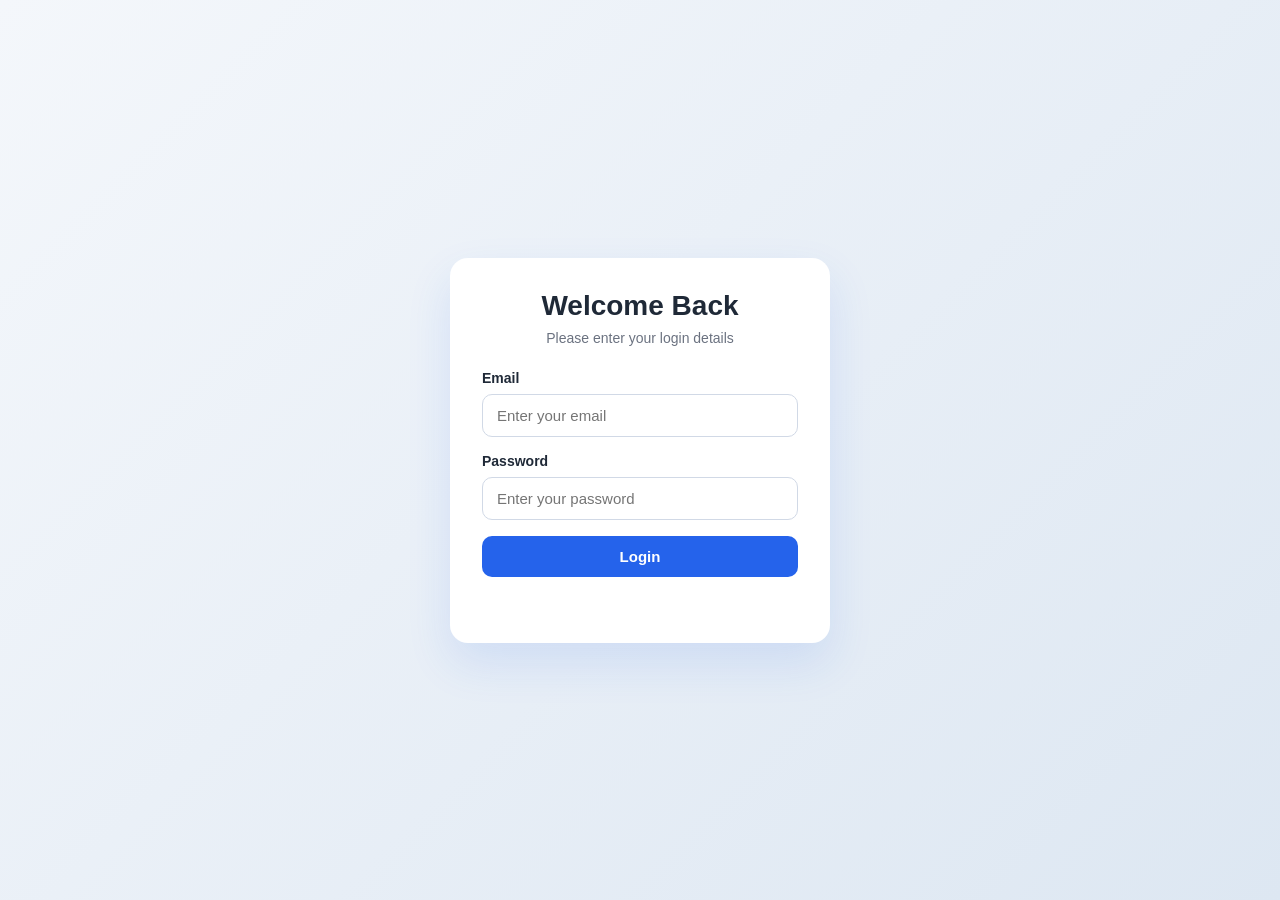
==== frontend/index.html @ 6514e0a0 "Initial project setup with database schema and PDO connection" ====
<!DOCTYPE html>
<html lang="en">
<head>
    <meta charset="UTF-8">
    <meta name="viewport" content="width=device-width, initial-scale=1.0">
    <title>Login</title>
    <style>
        :root {
            --bg-start: #f4f7fb;
            --bg-end: #dde7f2;
            --card-bg: #ffffff;
            --text: #1f2937;
            --muted: #6b7280;
            --border: #d1d9e6;
            --accent: #2563eb;
            --accent-hover: #1d4ed8;
            --shadow: 0 20px 45px rgba(37, 99, 235, 0.12);
        }

        * {
            box-sizing: border-box;
        }

        body {
            margin: 0;
            min-height: 100vh;
            display: grid;
            place-items: center;
            font-family: "Segoe UI", Tahoma, Geneva, Verdana, sans-serif;
            background: linear-gradient(135deg, var(--bg-start), var(--bg-end));
            color: var(--text);
        }

        .login-card {
            width: min(100%, 380px);
            padding: 32px;
            border-radius: 18px;
            background: var(--card-bg);
            box-shadow: var(--shadow);
        }

        .login-card h1 {
            margin: 0 0 8px;
            font-size: 28px;
            text-align: center;
        }

        .login-card p {
            margin: 0 0 24px;
            text-align: center;
            color: var(--muted);
            font-size: 14px;
        }

        .field {
            margin-bottom: 16px;
        }

        label {
            display: block;
            margin-bottom: 8px;
            font-size: 14px;
            font-weight: 600;
        }

        input {
            width: 100%;
            padding: 12px 14px;
            border: 1px solid var(--border);
            border-radius: 10px;
            font-size: 15px;
            outline: none;
            transition: border-color 0.2s ease, box-shadow 0.2s ease;
        }

        input:focus {
            border-color: var(--accent);
            box-shadow: 0 0 0 4px rgba(37, 99, 235, 0.12);
        }

        button {
            width: 100%;
            padding: 12px 14px;
            border: none;
            border-radius: 10px;
            background: var(--accent);
            color: #ffffff;
            font-size: 15px;
            font-weight: 600;
            cursor: pointer;
            transition: background 0.2s ease, transform 0.2s ease;
        }

        button:hover {
            background: var(--accent-hover);
        }

        button:active {
            transform: translateY(1px);
        }

        .message {
            min-height: 20px;
            margin-top: 14px;
            text-align: center;
            font-size: 14px;
            color: var(--muted);
        }
    </style>
</head>
<body>
    <div class="login-card">
        <h1>Welcome Back</h1>
        <p>Please enter your login details</p>

        <div class="field">
            <label for="email">Email</label>
            <input type="email" id="email" placeholder="Enter your email" />
        </div>

        <div class="field">
            <label for="password">Password</label>
            <input type="password" id="password" placeholder="Enter your password" />
        </div>

        <button id="loginBtn" type="button">Login</button>
        <div class="message" id="message"></div>
    </div>

    <script>
        const emailInput = document.getElementById("email");
        const passwordInput = document.getElementById("password");
        const loginBtn = document.getElementById("loginBtn");
        const message = document.getElementById("message");

        loginBtn.addEventListener("click", function () {
            const email = emailInput.value.trim();
            const password = passwordInput.value.trim();

            if (!email || !password) {
                message.textContent = "Please enter both email and password.";
                return;
            }

            message.textContent = "Login form is ready. No backend call connected yet.";
        });
    </script>
</body>
</html>
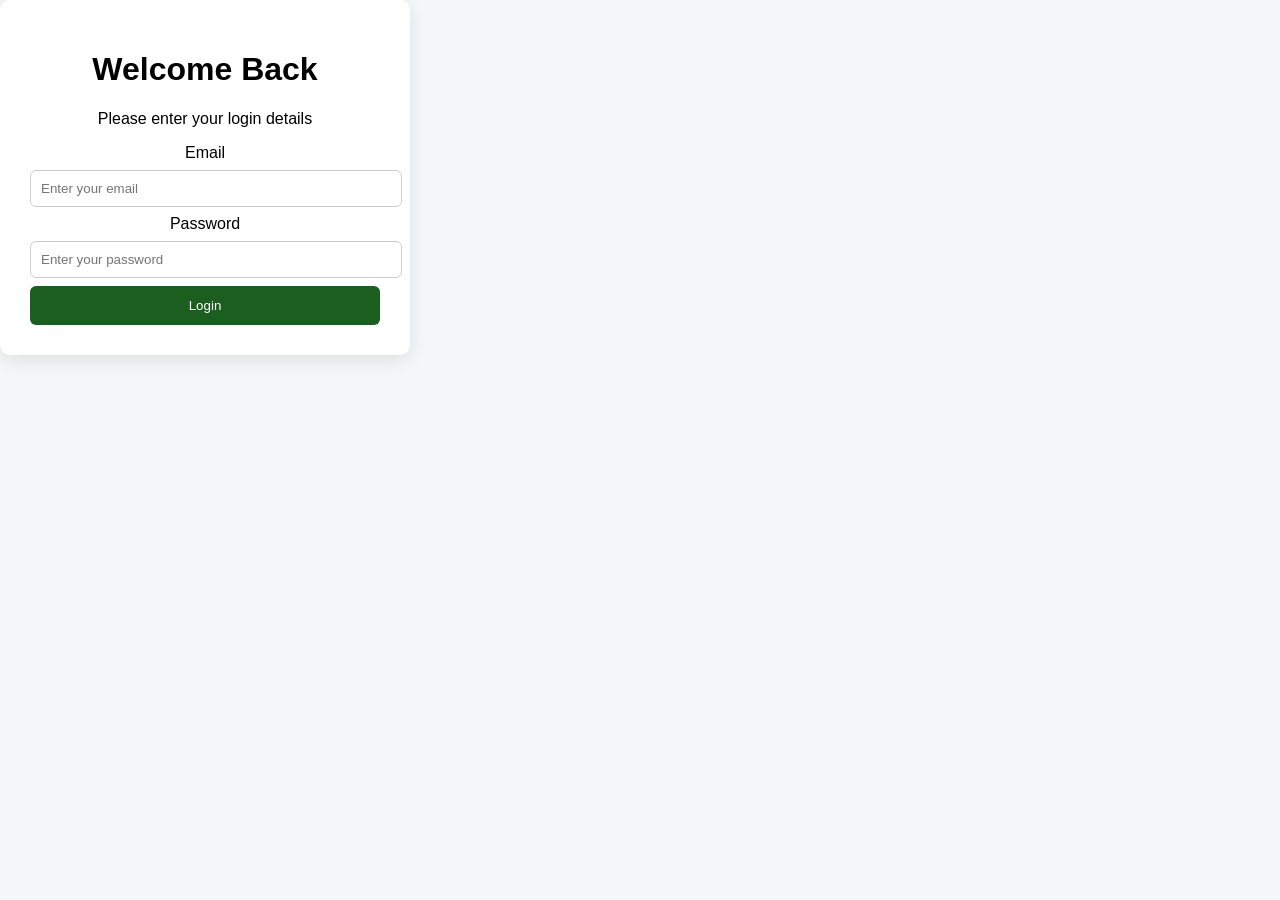
==== commit b25e8216: "Updated" ====
--- a/frontend/index.html
+++ b/frontend/index.html
@@ -4,111 +4,9 @@
     <meta charset="UTF-8">
     <meta name="viewport" content="width=device-width, initial-scale=1.0">
     <title>Login</title>
-    <style>
-        :root {
-            --bg-start: #f4f7fb;
-            --bg-end: #dde7f2;
-            --card-bg: #ffffff;
-            --text: #1f2937;
-            --muted: #6b7280;
-            --border: #d1d9e6;
-            --accent: #2563eb;
-            --accent-hover: #1d4ed8;
-            --shadow: 0 20px 45px rgba(37, 99, 235, 0.12);
-        }
-
-        * {
-            box-sizing: border-box;
-        }
-
-        body {
-            margin: 0;
-            min-height: 100vh;
-            display: grid;
-            place-items: center;
-            font-family: "Segoe UI", Tahoma, Geneva, Verdana, sans-serif;
-            background: linear-gradient(135deg, var(--bg-start), var(--bg-end));
-            color: var(--text);
-        }
-
-        .login-card {
-            width: min(100%, 380px);
-            padding: 32px;
-            border-radius: 18px;
-            background: var(--card-bg);
-            box-shadow: var(--shadow);
-        }
-
-        .login-card h1 {
-            margin: 0 0 8px;
-            font-size: 28px;
-            text-align: center;
-        }
-
-        .login-card p {
-            margin: 0 0 24px;
-            text-align: center;
-            color: var(--muted);
-            font-size: 14px;
-        }
-
-        .field {
-            margin-bottom: 16px;
-        }
-
-        label {
-            display: block;
-            margin-bottom: 8px;
-            font-size: 14px;
-            font-weight: 600;
-        }
-
-        input {
-            width: 100%;
-            padding: 12px 14px;
-            border: 1px solid var(--border);
-            border-radius: 10px;
-            font-size: 15px;
-            outline: none;
-            transition: border-color 0.2s ease, box-shadow 0.2s ease;
-        }
-
-        input:focus {
-            border-color: var(--accent);
-            box-shadow: 0 0 0 4px rgba(37, 99, 235, 0.12);
-        }
-
-        button {
-            width: 100%;
-            padding: 12px 14px;
-            border: none;
-            border-radius: 10px;
-            background: var(--accent);
-            color: #ffffff;
-            font-size: 15px;
-            font-weight: 600;
-            cursor: pointer;
-            transition: background 0.2s ease, transform 0.2s ease;
-        }
-
-        button:hover {
-            background: var(--accent-hover);
-        }
-
-        button:active {
-            transform: translateY(1px);
-        }
-
-        .message {
-            min-height: 20px;
-            margin-top: 14px;
-            text-align: center;
-            font-size: 14px;
-            color: var(--muted);
-        }
-    </style>
+    <link rel="stylesheet" href="assets/css/style.css">
 </head>
-<body>
+<body class="login-page">
     <div class="login-card">
         <h1>Welcome Back</h1>
         <p>Please enter your login details</p>
@@ -128,12 +26,22 @@
     </div>
 
     <script>
+        const existingUser = localStorage.getItem("user");
+
+        if (existingUser) {
+            // prevent going back to login page
+            window.location.replace("dashboard.html");
+        }
+
         const emailInput = document.getElementById("email");
         const passwordInput = document.getElementById("password");
         const loginBtn = document.getElementById("loginBtn");
         const message = document.getElementById("message");
+        const loginApiUrl = "../backend/routes/api.php/login";
 
-        loginBtn.addEventListener("click", function () {
+        loginBtn.addEventListener("click", async function (event) {
+            event.preventDefault();
+
             const email = emailInput.value.trim();
             const password = passwordInput.value.trim();
 
@@ -142,7 +50,36 @@
                 return;
             }
 
-            message.textContent = "Login form is ready. No backend call connected yet.";
+            message.textContent = "Logging in...";
+
+            try {
+                const response = await fetch(loginApiUrl, {
+                    method: "POST",
+                    headers: {
+                        "Content-Type": "application/json"
+                    },
+                    body: JSON.stringify({
+                        email: email,
+                        password: password
+                    })
+                });
+
+                const data = await response.json();
+                const user = data.user || null;
+
+                if (!response.ok || data.status !== "success" || !user) {
+                    message.textContent = data.message || "Login failed.";
+                    return;
+                }
+
+                localStorage.setItem("user", JSON.stringify(user));
+
+                message.textContent = data.message || "Login successful.";
+                window.location.href = "dashboard.html";
+            } catch (error) {
+                console.error(error);
+                message.textContent = "Unable to connect to the server.";
+            }
         });
     </script>
 </body>
--- a/frontend/assets/css/style.css
+++ b/frontend/assets/css/style.css
@@ -0,0 +1,129 @@
+/* RESET */
+body {
+    margin: 0;
+    font-family: Arial, sans-serif;
+    background: #f5f7fb;
+}
+
+/* LOGIN PAGE */
+#loginView {
+    display: flex;
+    justify-content: center;
+    align-items: center;
+    height: 100vh;
+}
+
+.login-card {
+    background: white;
+    padding: 30px;
+    width: 350px;
+    border-radius: 10px;
+    box-shadow: 0 5px 20px rgba(0,0,0,0.1);
+    text-align: center;
+}
+
+.login-card h2 {
+    margin-bottom: 10px;
+}
+
+.login-card input {
+    width: 100%;
+    padding: 10px;
+    margin: 8px 0;
+    border-radius: 6px;
+    border: 1px solid #ccc;
+}
+
+.login-card button {
+    width: 100%;
+    padding: 12px;
+    background: #1b5e20;
+    color: white;
+    border: none;
+    border-radius: 6px;
+    cursor: pointer;
+}
+
+.login-card button:hover {
+    background: #2e7d32;
+}
+
+/* MAIN LAYOUT */
+#app {
+    display: flex;
+}
+
+/* SIDEBAR */
+#sidebar {
+    width: 220px;
+    background: #1b5e20;
+    color: white;
+    height: 100vh;
+    padding: 20px;
+}
+
+#sidebar h2 {
+    margin-bottom: 20px;
+}
+
+#sidebar button {
+    display: block;
+    width: 100%;
+    margin: 10px 0;
+    padding: 10px;
+    background: transparent;
+    border: none;
+    color: white;
+    text-align: left;
+    cursor: pointer;
+}
+
+#sidebar button:hover {
+    background: rgba(255,255,255,0.1);
+}
+
+/* MAIN CONTENT */
+#mainContent {
+    flex: 1;
+    padding: 20px;
+}
+
+/* CARDS */
+.card {
+    background: white;
+    padding: 20px;
+    margin: 10px 0;
+    border-radius: 10px;
+    box-shadow: 0 3px 10px rgba(0,0,0,0.05);
+}
+
+/* TASK LIST */
+.task-item {
+    padding: 10px;
+    border-bottom: 1px solid #eee;
+    cursor: pointer;
+}
+
+.task-item:hover {
+    background: #f1f1f1;
+}
+
+/* BUTTONS */
+button {
+    padding: 8px 12px;
+    border-radius: 5px;
+    border: none;
+    cursor: pointer;
+}
+
+button:hover {
+    opacity: 0.9;
+}
+
+/* COMMENT BOX */
+textarea {
+    width: 100%;
+    padding: 10px;
+    border-radius: 6px;
+    border: 1px solid #ccc;
+}
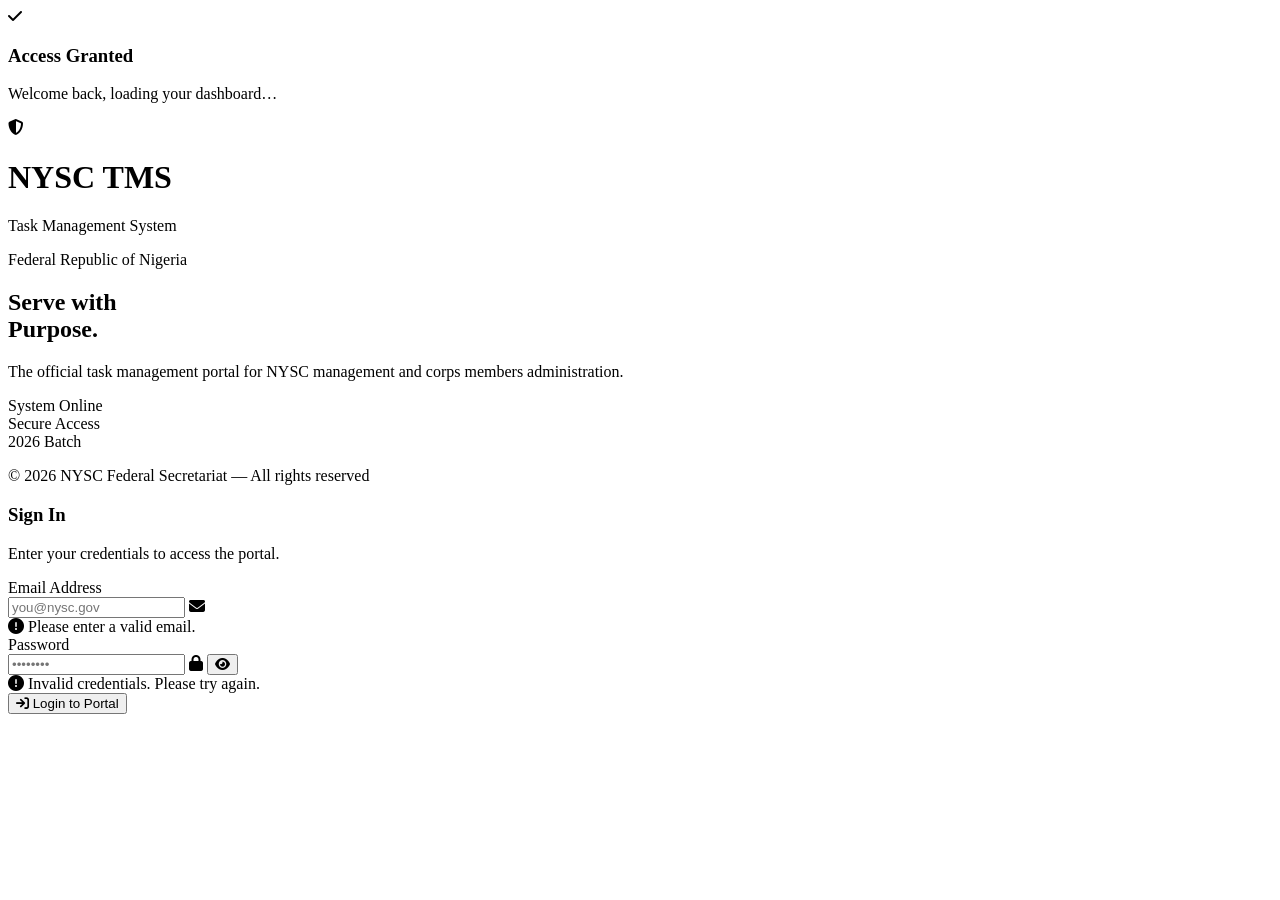
==== commit cb09852e: "Updated" ====
--- a/frontend/index.html
+++ b/frontend/index.html
@@ -3,84 +3,188 @@
 <head>
     <meta charset="UTF-8">
     <meta name="viewport" content="width=device-width, initial-scale=1.0">
-    <title>Login</title>
-    <link rel="stylesheet" href="assets/css/style.css">
+    <title>NYSC Task Portal — Login</title>
+    <link href="https://fonts.googleapis.com/css2?family=Playfair+Display:wght@700;800&family=DM+Sans:wght@300;400;500;600&display=swap" rel="stylesheet">
+    <link rel="stylesheet" href="https://cdnjs.cloudflare.com/ajax/libs/font-awesome/6.4.0/css/all.min.css">
+    <link rel="stylesheet" href="frontend/assets/css/style.css">
 </head>
 <body class="login-page">
-    <div class="login-card">
-        <h1>Welcome Back</h1>
-        <p>Please enter your login details</p>
 
-        <div class="field">
-            <label for="email">Email</label>
-            <input type="email" id="email" placeholder="Enter your email" />
+    <!-- Background -->
+    <div class="bg-pattern"></div>
+    <div class="bg-grid"></div>
+    <div class="orb orb-1"></div>
+    <div class="orb orb-2"></div>
+    <div class="orb orb-3"></div>
+
+    <!-- Success overlay -->
+    <div class="success-overlay" id="successOverlay">
+        <div class="success-icon"><i class="fas fa-check"></i></div>
+        <h3>Access Granted</h3>
+        <p id="successMsg">Welcome back, loading your dashboard…</p>
+    </div>
+
+    <!-- Login Card -->
+    <div class="login-wrapper">
+
+        <!-- Left decorative panel -->
+        <div class="panel-left">
+            <div class="brand-mark">
+                <div class="brand-icon"><i class="fas fa-shield-halved"></i></div>
+                <div class="brand-text">
+                    <h1>NYSC TMS</h1>
+                    <p>Task Management System</p>
+                </div>
+            </div>
+
+            <div class="panel-hero">
+                <p class="eyebrow">Federal Republic of Nigeria</p>
+                <h2>Serve with<br>Purpose.</h2>
+                <p>The official task management portal for NYSC management and corps members administration.</p>
+
+                <div class="stat-pills">
+                    <div class="stat-pill">
+                        <div class="dot"></div>
+                        <span>System Online</span>
+                    </div>
+                    <div class="stat-pill">
+                        <div class="dot" style="background:#a5d6a7; animation-delay:0.5s;"></div>
+                        <span>Secure Access</span>
+                    </div>
+                    <div class="stat-pill">
+                        <div class="dot" style="background:#ffe082; animation-delay:1s;"></div>
+                        <span>2026 Batch</span>
+                    </div>
+                </div>
+            </div>
+
+            <p class="panel-footer">© 2026 NYSC Federal Secretariat — All rights reserved</p>
         </div>
 
-        <div class="field">
-            <label for="password">Password</label>
-            <input type="password" id="password" placeholder="Enter your password" />
+        <!-- Right form panel -->
+        <div class="panel-right">
+            <div class="form-heading">
+                <h3>Sign In</h3>
+                <p>Enter your credentials to access the portal.</p>
+            </div>
+
+            <div class="field">
+                <label for="email">Email Address</label>
+                <div class="input-wrap">
+                    <input type="email" id="email" placeholder="you@nysc.gov" autocomplete="username" oninput="clearError()">
+                    <i class="fas fa-envelope"></i>
+                </div>
+                <div class="error-msg" id="emailError">
+                    <i class="fas fa-circle-exclamation"></i>
+                    <span id="emailErrorText">Please enter a valid email.</span>
+                </div>
+            </div>
+
+            <div class="field">
+                <label for="password">Password</label>
+                <div class="input-wrap">
+                    <input type="password" id="password" placeholder="••••••••" autocomplete="current-password" oninput="clearError()" onkeydown="if(event.key==='Enter') handleLogin()">
+                    <i class="fas fa-lock"></i>
+                    <button class="toggle-pw" type="button" onclick="togglePassword()" tabindex="-1" title="Toggle password">
+                        <i class="fas fa-eye" id="eyeIcon"></i>
+                    </button>
+                </div>
+                <div class="error-msg" id="passError">
+                    <i class="fas fa-circle-exclamation"></i>
+                    <span id="passErrorText">Invalid credentials. Please try again.</span>
+                </div>
+            </div>
+
+            <div class="message" id="message"></div>
+
+            <button class="btn-login" id="loginBtn" onclick="handleLogin()">
+                <span class="btn-text"><i class="fas fa-arrow-right-to-bracket"></i> Login to Portal</span>
+                <div class="spinner"></div>
+            </button>
         </div>
-
-        <button id="loginBtn" type="button">Login</button>
-        <div class="message" id="message"></div>
     </div>
 
     <script>
+        // Redirect if already logged in
         const existingUser = localStorage.getItem("user");
-
         if (existingUser) {
-            // prevent going back to login page
             window.location.replace("dashboard.html");
         }
 
-        const emailInput = document.getElementById("email");
-        const passwordInput = document.getElementById("password");
-        const loginBtn = document.getElementById("loginBtn");
-        const message = document.getElementById("message");
         const loginApiUrl = "../backend/routes/api.php/login";
 
-        loginBtn.addEventListener("click", async function (event) {
-            event.preventDefault();
+        function togglePassword() {
+            const input = document.getElementById('password');
+            const icon  = document.getElementById('eyeIcon');
+            const show  = input.type === 'password';
+            input.type  = show ? 'text' : 'password';
+            icon.className = show ? 'fas fa-eye-slash' : 'fas fa-eye';
+        }
 
-            const email = emailInput.value.trim();
-            const password = passwordInput.value.trim();
+        function clearError() {
+            document.getElementById('emailError').classList.remove('visible');
+            document.getElementById('passError').classList.remove('visible');
+            document.getElementById('message').textContent = '';
+        }
 
-            if (!email || !password) {
-                message.textContent = "Please enter both email and password.";
+        async function handleLogin() {
+            const email    = document.getElementById('email').value.trim();
+            const password = document.getElementById('password').value.trim();
+            const btn      = document.getElementById('loginBtn');
+            const message  = document.getElementById('message');
+
+            // Basic validation
+            if (!email) {
+                document.getElementById('emailErrorText').innerText = 'Email address is required.';
+                document.getElementById('emailError').classList.add('visible');
+                return;
+            }
+            if (!password) {
+                document.getElementById('passErrorText').innerText = 'Password is required.';
+                document.getElementById('passError').classList.add('visible');
                 return;
             }
 
-            message.textContent = "Logging in...";
+            // Show loading spinner
+            btn.classList.add('loading');
+            message.textContent = '';
 
             try {
                 const response = await fetch(loginApiUrl, {
                     method: "POST",
-                    headers: {
-                        "Content-Type": "application/json"
-                    },
-                    body: JSON.stringify({
-                        email: email,
-                        password: password
-                    })
+                    headers: { "Content-Type": "application/json" },
+                    body: JSON.stringify({ email, password })
                 });
 
                 const data = await response.json();
                 const user = data.user || null;
 
+                btn.classList.remove('loading');
+
                 if (!response.ok || data.status !== "success" || !user) {
-                    message.textContent = data.message || "Login failed.";
+                    document.getElementById('passErrorText').innerText = data.message || "Invalid credentials. Please try again.";
+                    document.getElementById('passError').classList.add('visible');
+                    document.getElementById('password').value = '';
+                    document.getElementById('password').focus();
                     return;
                 }
 
+                // Save user and show success overlay
                 localStorage.setItem("user", JSON.stringify(user));
+                document.getElementById('successMsg').innerText = `Welcome back, ${user.name || user.email}. Loading dashboard…`;
+                document.getElementById('successOverlay').classList.add('show');
 
-                message.textContent = data.message || "Login successful.";
-                window.location.href = "dashboard.html";
+                setTimeout(() => {
+                    window.location.href = "dashboard.html";
+                }, 1800);
+
             } catch (error) {
                 console.error(error);
+                btn.classList.remove('loading');
                 message.textContent = "Unable to connect to the server.";
             }
-        });
+        }
     </script>
+
 </body>
 </html>
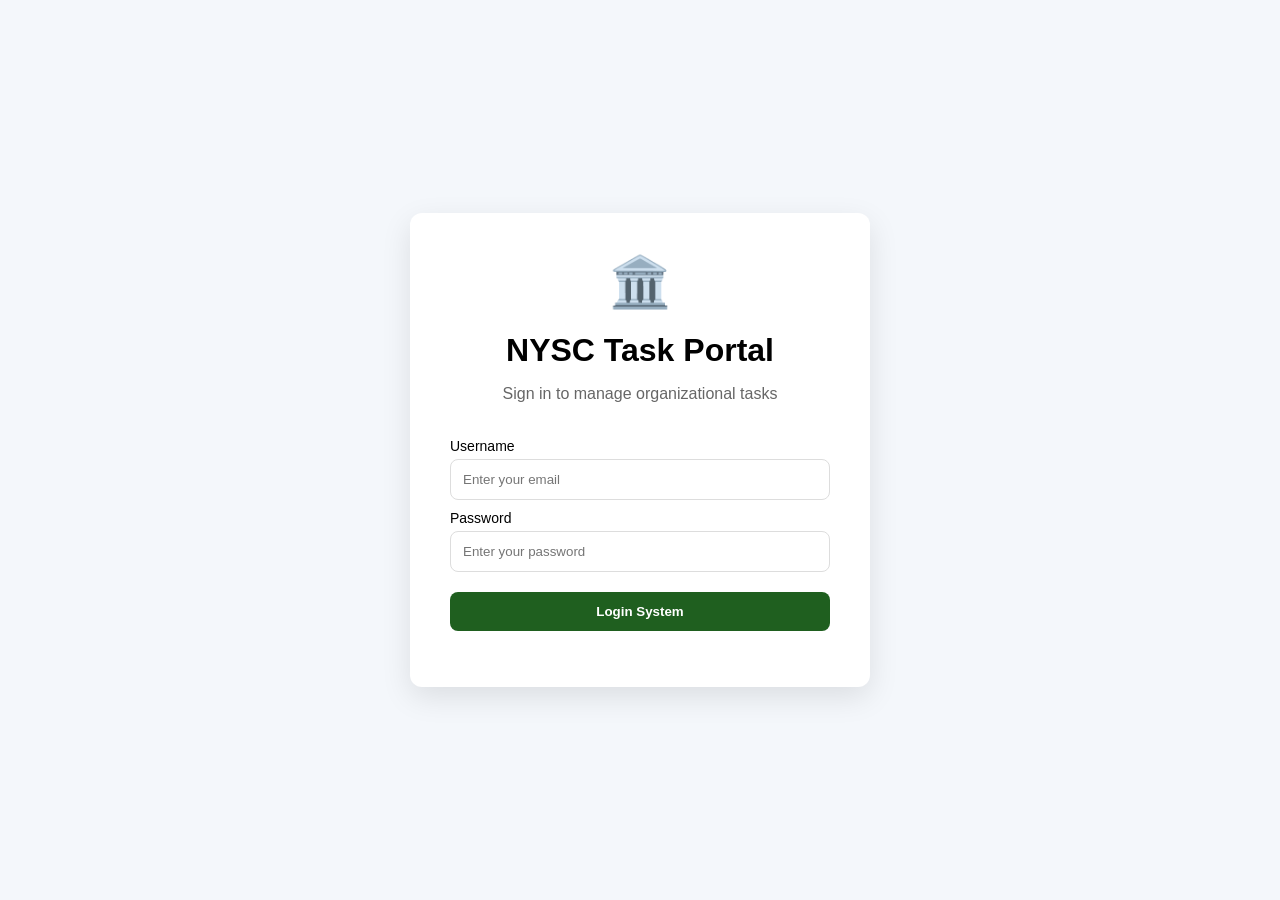
==== commit 33101ea6: "Updated" ====
--- a/frontend/index.html
+++ b/frontend/index.html
@@ -2,189 +2,79 @@
 <html lang="en">
 <head>
     <meta charset="UTF-8">
-    <meta name="viewport" content="width=device-width, initial-scale=1.0">
-    <title>NYSC Task Portal — Login</title>
-    <link href="https://fonts.googleapis.com/css2?family=Playfair+Display:wght@700;800&family=DM+Sans:wght@300;400;500;600&display=swap" rel="stylesheet">
-    <link rel="stylesheet" href="https://cdnjs.cloudflare.com/ajax/libs/font-awesome/6.4.0/css/all.min.css">
-    <link rel="stylesheet" href="frontend/assets/css/style.css">
+    <title>NYSC Task Portal</title>
+
+    <link rel="stylesheet" href="assets/css/base.css">
+    <link rel="stylesheet" href="assets/css/login.css">
 </head>
-<body class="login-page">
+<body>
 
-    <!-- Background -->
-    <div class="bg-pattern"></div>
-    <div class="bg-grid"></div>
-    <div class="orb orb-1"></div>
-    <div class="orb orb-2"></div>
-    <div class="orb orb-3"></div>
+<div class="login-container">
+    <div class="login-card">
 
-    <!-- Success overlay -->
-    <div class="success-overlay" id="successOverlay">
-        <div class="success-icon"><i class="fas fa-check"></i></div>
-        <h3>Access Granted</h3>
-        <p id="successMsg">Welcome back, loading your dashboard…</p>
-    </div>
-
-    <!-- Login Card -->
-    <div class="login-wrapper">
-
-        <!-- Left decorative panel -->
-        <div class="panel-left">
-            <div class="brand-mark">
-                <div class="brand-icon"><i class="fas fa-shield-halved"></i></div>
-                <div class="brand-text">
-                    <h1>NYSC TMS</h1>
-                    <p>Task Management System</p>
-                </div>
-            </div>
-
-            <div class="panel-hero">
-                <p class="eyebrow">Federal Republic of Nigeria</p>
-                <h2>Serve with<br>Purpose.</h2>
-                <p>The official task management portal for NYSC management and corps members administration.</p>
-
-                <div class="stat-pills">
-                    <div class="stat-pill">
-                        <div class="dot"></div>
-                        <span>System Online</span>
-                    </div>
-                    <div class="stat-pill">
-                        <div class="dot" style="background:#a5d6a7; animation-delay:0.5s;"></div>
-                        <span>Secure Access</span>
-                    </div>
-                    <div class="stat-pill">
-                        <div class="dot" style="background:#ffe082; animation-delay:1s;"></div>
-                        <span>2026 Batch</span>
-                    </div>
-                </div>
-            </div>
-
-            <p class="panel-footer">© 2026 NYSC Federal Secretariat — All rights reserved</p>
+        <div class="logo">
+            🏛️
         </div>
 
-        <!-- Right form panel -->
-        <div class="panel-right">
-            <div class="form-heading">
-                <h3>Sign In</h3>
-                <p>Enter your credentials to access the portal.</p>
-            </div>
+        <h1>NYSC Task Portal</h1>
+        <p class="subtitle">Sign in to manage organizational tasks</p>
 
-            <div class="field">
-                <label for="email">Email Address</label>
-                <div class="input-wrap">
-                    <input type="email" id="email" placeholder="you@nysc.gov" autocomplete="username" oninput="clearError()">
-                    <i class="fas fa-envelope"></i>
-                </div>
-                <div class="error-msg" id="emailError">
-                    <i class="fas fa-circle-exclamation"></i>
-                    <span id="emailErrorText">Please enter a valid email.</span>
-                </div>
-            </div>
+        <form id="loginForm">
+            <label>Username</label>
+            <input type="email" id="email" placeholder="Enter your email" required>
 
-            <div class="field">
-                <label for="password">Password</label>
-                <div class="input-wrap">
-                    <input type="password" id="password" placeholder="••••••••" autocomplete="current-password" oninput="clearError()" onkeydown="if(event.key==='Enter') handleLogin()">
-                    <i class="fas fa-lock"></i>
-                    <button class="toggle-pw" type="button" onclick="togglePassword()" tabindex="-1" title="Toggle password">
-                        <i class="fas fa-eye" id="eyeIcon"></i>
-                    </button>
-                </div>
-                <div class="error-msg" id="passError">
-                    <i class="fas fa-circle-exclamation"></i>
-                    <span id="passErrorText">Invalid credentials. Please try again.</span>
-                </div>
-            </div>
+            <label>Password</label>
+            <input type="password" id="password" placeholder="Enter your password" required>
 
-            <div class="message" id="message"></div>
+            <button type="submit">Login System</button>
+        </form>
 
-            <button class="btn-login" id="loginBtn" onclick="handleLogin()">
-                <span class="btn-text"><i class="fas fa-arrow-right-to-bracket"></i> Login to Portal</span>
-                <div class="spinner"></div>
-            </button>
-        </div>
+        <p id="message" class="message"></p>
+
     </div>
+</div>
 
-    <script>
-        // Redirect if already logged in
-        const existingUser = localStorage.getItem("user");
-        if (existingUser) {
-            window.location.replace("dashboard.html");
+<script src="assets/js/auth.js"></script>
+
+<script>
+redirectIfLoggedIn();
+
+const form = document.getElementById("loginForm");
+const message = document.getElementById("message");
+
+form.addEventListener("submit", async (e) => {
+    e.preventDefault();
+
+    const email = document.getElementById("email").value.trim();
+    const password = document.getElementById("password").value.trim();
+
+    message.textContent = "Logging in...";
+
+    try {
+        const res = await fetch("/TMS/nysc-task-management-system/backend/routes/api.php/login", {
+            method: "POST",
+            headers: {
+                "Content-Type": "application/json"
+            },
+            body: JSON.stringify({ email, password })
+        });
+
+        const data = await res.json();
+
+        if (data.status !== "success") {
+            message.textContent = data.message;
+            return;
         }
 
-        const loginApiUrl = "../backend/routes/api.php/login";
+        localStorage.setItem("user", JSON.stringify(data.user));
 
-        function togglePassword() {
-            const input = document.getElementById('password');
-            const icon  = document.getElementById('eyeIcon');
-            const show  = input.type === 'password';
-            input.type  = show ? 'text' : 'password';
-            icon.className = show ? 'fas fa-eye-slash' : 'fas fa-eye';
-        }
+        window.location.replace("dashboard.html");
 
-        function clearError() {
-            document.getElementById('emailError').classList.remove('visible');
-            document.getElementById('passError').classList.remove('visible');
-            document.getElementById('message').textContent = '';
-        }
-
-        async function handleLogin() {
-            const email    = document.getElementById('email').value.trim();
-            const password = document.getElementById('password').value.trim();
-            const btn      = document.getElementById('loginBtn');
-            const message  = document.getElementById('message');
-
-            // Basic validation
-            if (!email) {
-                document.getElementById('emailErrorText').innerText = 'Email address is required.';
-                document.getElementById('emailError').classList.add('visible');
-                return;
-            }
-            if (!password) {
-                document.getElementById('passErrorText').innerText = 'Password is required.';
-                document.getElementById('passError').classList.add('visible');
-                return;
-            }
-
-            // Show loading spinner
-            btn.classList.add('loading');
-            message.textContent = '';
-
-            try {
-                const response = await fetch(loginApiUrl, {
-                    method: "POST",
-                    headers: { "Content-Type": "application/json" },
-                    body: JSON.stringify({ email, password })
-                });
-
-                const data = await response.json();
-                const user = data.user || null;
-
-                btn.classList.remove('loading');
-
-                if (!response.ok || data.status !== "success" || !user) {
-                    document.getElementById('passErrorText').innerText = data.message || "Invalid credentials. Please try again.";
-                    document.getElementById('passError').classList.add('visible');
-                    document.getElementById('password').value = '';
-                    document.getElementById('password').focus();
-                    return;
-                }
-
-                // Save user and show success overlay
-                localStorage.setItem("user", JSON.stringify(user));
-                document.getElementById('successMsg').innerText = `Welcome back, ${user.name || user.email}. Loading dashboard…`;
-                document.getElementById('successOverlay').classList.add('show');
-
-                setTimeout(() => {
-                    window.location.href = "dashboard.html";
-                }, 1800);
-
-            } catch (error) {
-                console.error(error);
-                btn.classList.remove('loading');
-                message.textContent = "Unable to connect to the server.";
-            }
-        }
-    </script>
+    } catch (err) {
+        message.textContent = "Server error";
+    }
+});
+</script>
 
 </body>
-</html>
+</html>
--- a/frontend/assets/css/base.css
+++ b/frontend/assets/css/base.css
@@ -0,0 +1,4 @@
+body {
+    margin: 0;
+    font-family: Arial, sans-serif;
+}
--- a/frontend/assets/css/login.css
+++ b/frontend/assets/css/login.css
@@ -0,0 +1,73 @@
+.login-container {
+    height: 100vh;
+    display: flex;
+    justify-content: center;
+    align-items: center;
+    background-color: #f4f7fb;
+}
+
+.login-card {
+    background: #fff;
+    padding: 40px;
+    width: 380px;
+    border-radius: 12px;
+    box-shadow: 0 10px 30px rgba(0,0,0,0.1);
+    text-align: center;
+}
+
+.logo {
+    font-size: 50px;
+    margin-bottom: 10px;
+}
+
+h1 {
+    margin-bottom: 5px;
+}
+
+.subtitle {
+    color: #666;
+    margin-bottom: 25px;
+}
+
+form {
+    display: flex;
+    flex-direction: column;
+    text-align: left;
+}
+
+label {
+    margin: 10px 0 5px;
+    font-size: 14px;
+}
+
+input {
+    padding: 12px;
+    border-radius: 8px;
+    border: 1px solid #ddd;
+    outline: none;
+}
+
+input:focus {
+    border-color: #2563eb;
+}
+
+button {
+    margin-top: 20px;
+    padding: 12px;
+    background: #1f5f1f;
+    color: white;
+    border: none;
+    border-radius: 8px;
+    cursor: pointer;
+    font-weight: bold;
+}
+
+button:hover {
+    background: #174a17;
+}
+
+.message {
+    margin-top: 15px;
+    color: red;
+    text-align: center;
+}
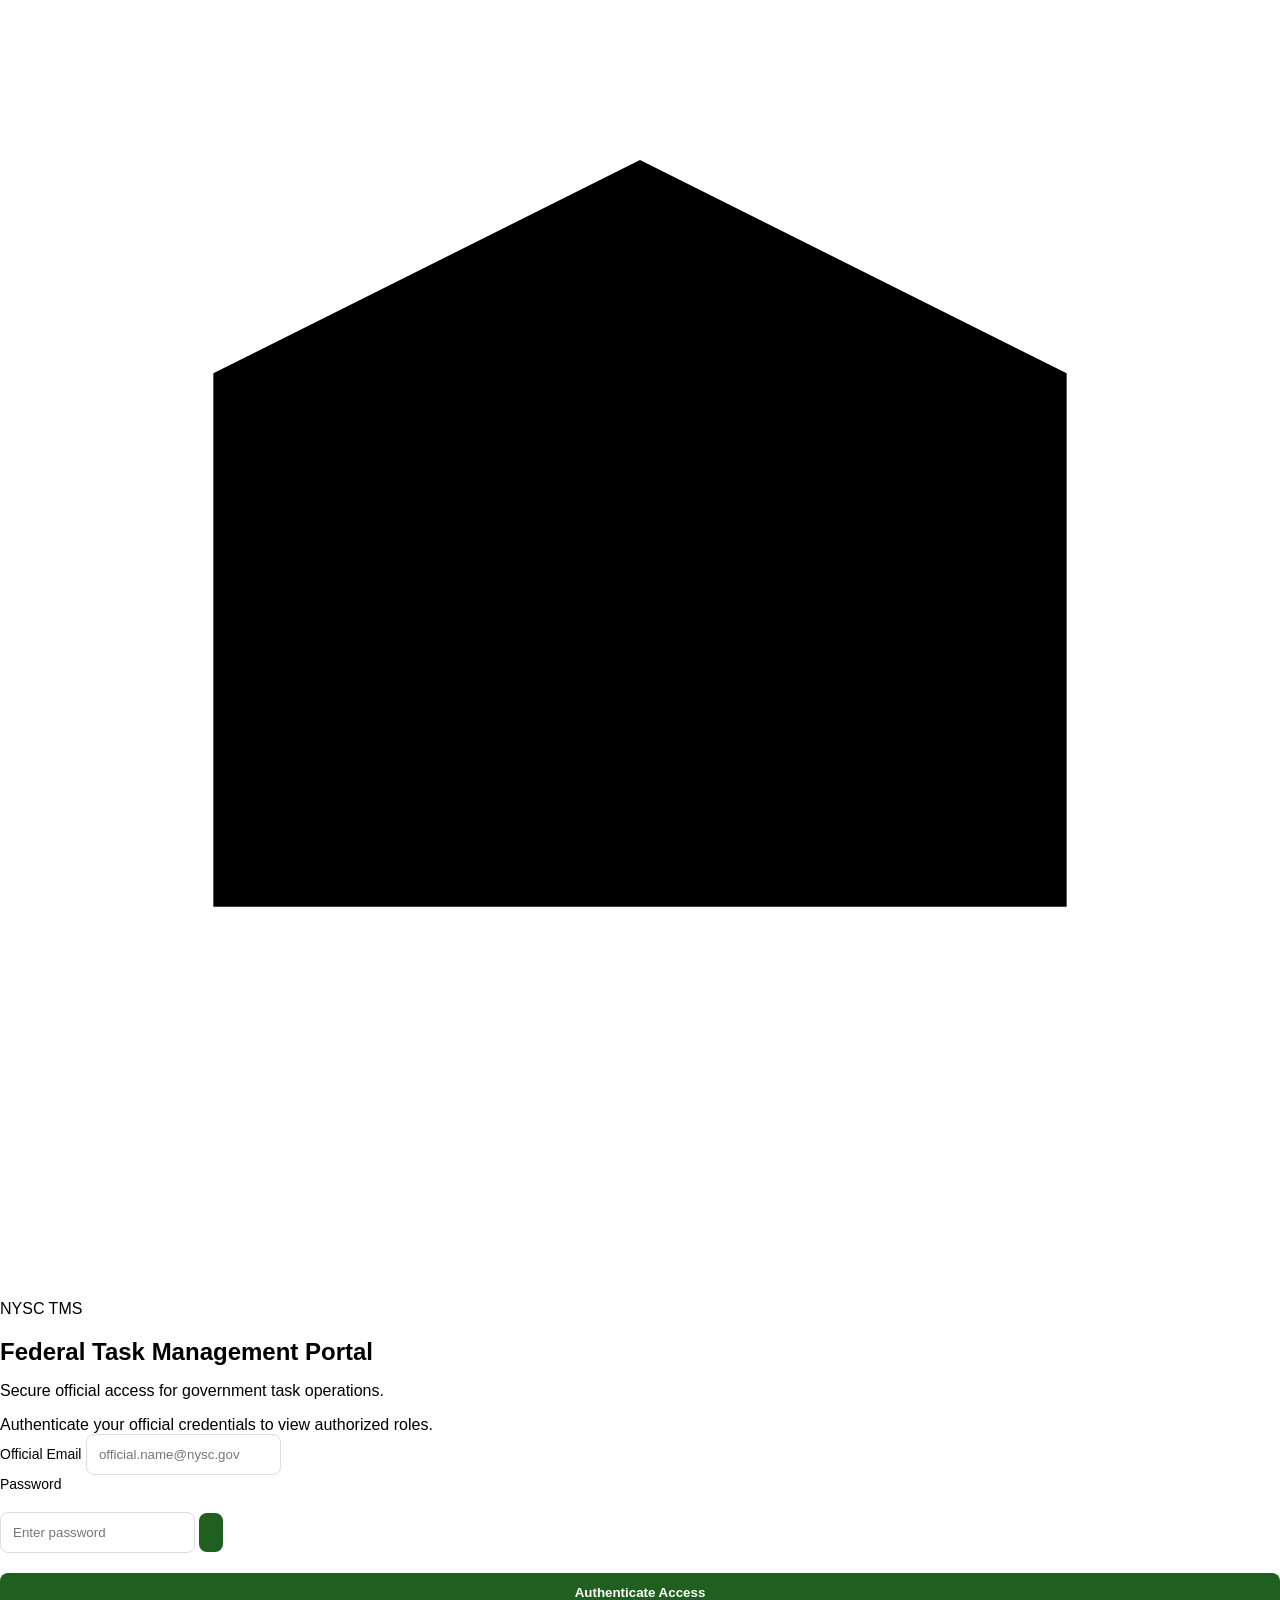
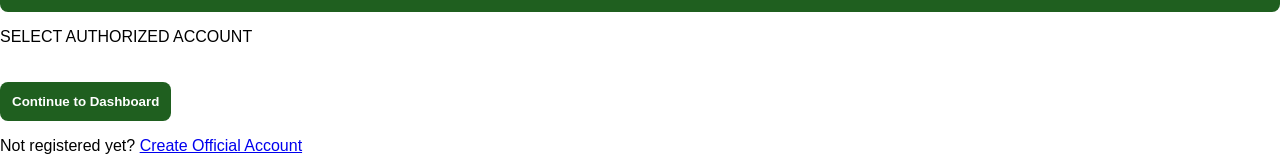
==== commit 22fb32bd: "Updated" ====
--- a/frontend/index.html
+++ b/frontend/index.html
@@ -2,79 +2,11 @@
 <html lang="en">
 <head>
     <meta charset="UTF-8">
-    <title>NYSC Task Portal</title>
-
-    <link rel="stylesheet" href="assets/css/base.css">
-    <link rel="stylesheet" href="assets/css/login.css">
+    <meta name="viewport" content="width=device-width, initial-scale=1.0">
+    <meta http-equiv="refresh" content="0; url=./login.html">
+    <title>NYSC TMS</title>
 </head>
 <body>
-
-<div class="login-container">
-    <div class="login-card">
-
-        <div class="logo">
-            🏛️
-        </div>
-
-        <h1>NYSC Task Portal</h1>
-        <p class="subtitle">Sign in to manage organizational tasks</p>
-
-        <form id="loginForm">
-            <label>Username</label>
-            <input type="email" id="email" placeholder="Enter your email" required>
-
-            <label>Password</label>
-            <input type="password" id="password" placeholder="Enter your password" required>
-
-            <button type="submit">Login System</button>
-        </form>
-
-        <p id="message" class="message"></p>
-
-    </div>
-</div>
-
-<script src="assets/js/auth.js"></script>
-
-<script>
-redirectIfLoggedIn();
-
-const form = document.getElementById("loginForm");
-const message = document.getElementById("message");
-
-form.addEventListener("submit", async (e) => {
-    e.preventDefault();
-
-    const email = document.getElementById("email").value.trim();
-    const password = document.getElementById("password").value.trim();
-
-    message.textContent = "Logging in...";
-
-    try {
-        const res = await fetch("/TMS/nysc-task-management-system/backend/routes/api.php/login", {
-            method: "POST",
-            headers: {
-                "Content-Type": "application/json"
-            },
-            body: JSON.stringify({ email, password })
-        });
-
-        const data = await res.json();
-
-        if (data.status !== "success") {
-            message.textContent = data.message;
-            return;
-        }
-
-        localStorage.setItem("user", JSON.stringify(data.user));
-
-        window.location.replace("dashboard.html");
-
-    } catch (err) {
-        message.textContent = "Server error";
-    }
-});
-</script>
-
+    <p>Redirecting to <a href="./login.html">login.html</a>...</p>
 </body>
-</html>+</html>
